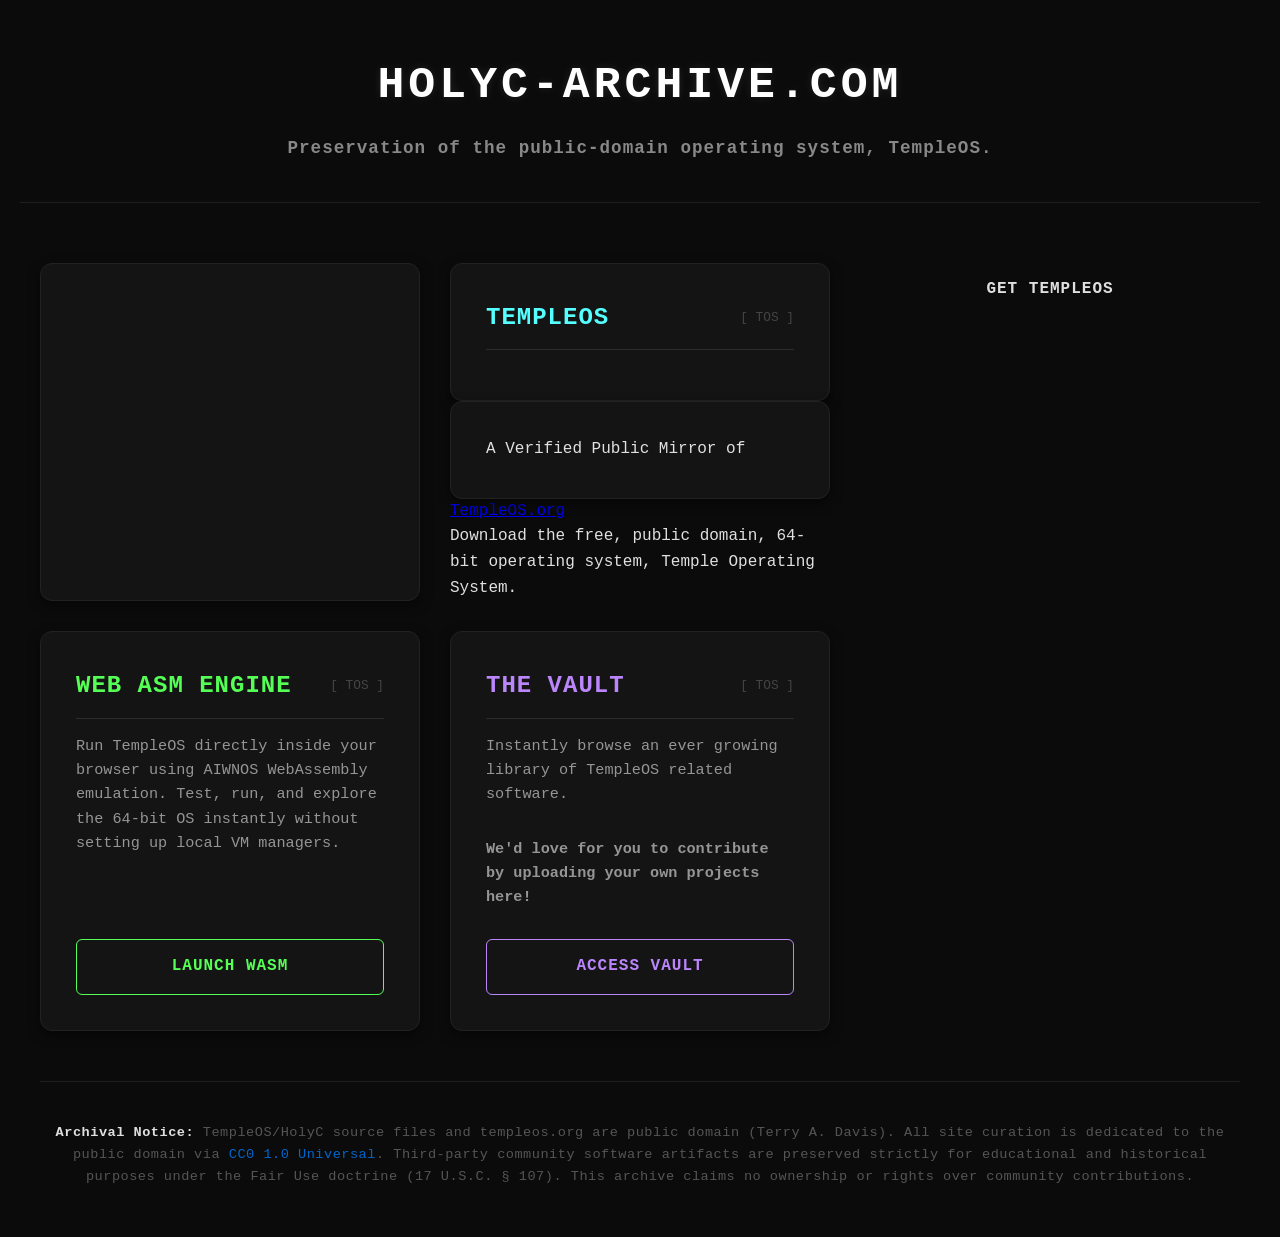
==== index.html @ f100eed6 "Update index.html" ====
<!DOCTYPE html>
<html lang="en">
<head>
    <meta charset="UTF-8">
    <meta name="viewport" content="width=device-width, initial-scale=1.0">
    <link rel="icon" type="image/x-icon" href="favicon.ico">
    <title>HolyC Archive | Home</title>
    <style>
        * {
            box-sizing: border-box;
            margin: 0;
            padding: 0;
        }

        body {
            background-color: #0b0b0b;
            color: #E0E0E0;
            font-family: 'Courier New', Courier, monospace;
            line-height: 1.6;
            padding: 50px 20px;
        }

        header {
            text-align: center;
            margin-bottom: 60px;
            border-bottom: 1px solid #1E1E1E;
            padding-bottom: 40px;
        }

        h1 {
            color: #FFFFFF;
            font-size: 2.8rem;
            letter-spacing: 4px;
            margin-bottom: 12px;
            text-shadow: 0 0 10px rgba(255, 255, 255, 0.1);
        }

        .subtitle {
            color: #888888;
            font-size: 1.1rem;
            font-weight: bold;
            letter-spacing: 1px;
        }

        .portal-grid {
            display: grid;
            grid-template-columns: repeat(3, 1fr);
            gap: 30px;
            max-width: 1200px;
            margin: 0 auto 50px auto;
        }

        .portal-card {
            background-color: #141414;
            border: 1px solid #222222;
            border-radius: 12px;
            padding: 35px;
            display: flex;
            flex-direction: column;
            justify-content: space-between;
            cursor: pointer;
            text-decoration: none;
            color: inherit;
            position: relative;
            transition: transform 0.25s cubic-bezier(0.4, 0, 0.2, 1),
                        border-color 0.25s ease,
                        box-shadow 0.25s ease,
                        background-color 0.25s ease;
            box-shadow: 0 4px 12px rgba(0, 0, 0, 0.5);
        }

        .portal-card h2 {
            font-size: 1.5rem;
            margin-bottom: 15px;
            border-bottom: 1px solid #2D2D2D;
            padding-bottom: 12px;
            text-transform: uppercase;
            letter-spacing: 1px;
            display: flex;
            justify-content: space-between;
            align-items: center;
        }

        .portal-card h2::after {
            content: '[ TOS ]';
            font-size: 0.8rem;
            color: #444444;
            font-weight: normal;
            letter-spacing: 0;
            transition: all 0.25s ease;
        }

        .portal-card p {
            font-size: 0.95rem;
            margin-bottom: 30px;
            color: #959595;
            transition: color 0.25s ease;
        }

        .portal-card:hover p {
            color: #CCCCCC;
        }

        .portal-btn {
            display: block;
            text-align: center;
            background-color: transparent;
            font-weight: bold;
            font-size: 1rem;
            padding: 14px;
            border-radius: 6px;
            text-transform: uppercase;
            letter-spacing: 1px;
            transition: all 0.2s ease-in-out;
            pointer-events: none;
        }

        .cyan-station h2 { color: #55FFFF; }
        .cyan-station .portal-btn { border: 1px solid #55FFFF; color: #55FFFF !important; }

        .cyan-station:hover {
            transform: translateY(-8px);
            background-color: #1a2224;
            border-color: #55FFFF;
            box-shadow: 0 12px 30px rgba(85, 255, 255, 0.12);
        }
        .cyan-station:hover h2::after { color: #55FFFF; text-shadow: 0 0 8px #55FFFF; }
        .cyan-station:hover .portal-btn { background-color: #55FFFF; color: #0b0b0b !important; box-shadow: 0 0 15px rgba(85, 255, 255, 0.3); }

        .green-station h2 { color: #55FF55; }
        .green-station .portal-btn { border: 1px solid #55FF55; color: #55FF55 !important; }

        .green-station:hover {
            transform: translateY(-8px);
            background-color: #16241a;
            border-color: #55FF55;
            box-shadow: 0 12px 30px rgba(85, 255, 85, 0.12);
        }
        .green-station:hover h2::after { color: #55FF55; text-shadow: 0 0 8px #55FF55; }
        .green-station:hover .portal-btn { background-color: #55FF55; color: #0b0b0b !important; box-shadow: 0 0 15px rgba(85, 255, 85, 0.3); }

        .purple-station h2 { color: #BB86FC; }
        .purple-station .portal-btn { border: 1px solid #BB86FC; color: #BB86FC !important; }

        .purple-station:hover {
            transform: translateY(-8px);
            background-color: #1b1624;
            border-color: #BB86FC;
            box-shadow: 0 12px 30px rgba(187, 134, 252, 0.12);
        }
        .purple-station:hover h2::after { color: #BB86FC; text-shadow: 0 0 8px #BB86FC; }
        .purple-station:hover .portal-btn { background-color: #BB86FC; color: #0b0b0b !important; box-shadow: 0 0 15px rgba(187, 134, 252, 0.3); }

        footer {
            max-width: 1200px;
            margin: 0 auto;
            text-align: center;
            border-top: 1px solid #1E1E1E;
            padding-top: 40px;
            font-size: 0.85rem;
            color: #555555;
            letter-spacing: 0.5px;
        }

        footer strong { color: #E0E0E0; }
        footer a { color: #888888; text-decoration: none; transition: color 0.2s ease; }
        footer a:hover { color: #FFFFFF; text-decoration: underline; }

        @media (max-width: 950px) {
            .portal-grid { grid-template-columns: 1fr; gap: 20px; }
            body { padding: 30px 15px; }
            h1 { font-size: 2.2rem; }
        }
    </style>
</head>
<body>

    <header>
        <h1>HOLYC-ARCHIVE.COM</h1>
        <div class="subtitle">Preservation of the public-domain operating system, TempleOS.</div>
    </header>

    <main class="portal-grid">

        <a href="./TempleOS/index.html" class="portal-card cyan-station">
            <div>
                <h2>TempleOS</h2>
                <p>A Verified Public Mirror of <a href="templeos.org">TempleOS.org</a></p><p>Download the free, public domain, 64-bit operating system, Temple Operating System.</p>
            </div>
            <div class="portal-btn">Get TempleOS</div>
        </a>

        <a href="./TempleWASM/index.html" class="portal-card green-station">
            <div>
                <h2>Web ASM Engine</h2>
                <p>Run TempleOS directly inside your browser using AIWNOS WebAssembly emulation. Test, run, and explore the 64-bit OS instantly without setting up local VM managers.</p>
            </div>
            <div class="portal-btn">Launch WASM</div>
        </a>

        <a href="./Vault/index.html" class="portal-card purple-station">
            <div>
                <h2>The Vault</h2>
                <p>Instantly browse an ever growing library of TempleOS related software.</p><p><strong>We'd love for you to contribute by uploading your own projects here!</strong></p>
            </div>
            <div class="portal-btn">Access Vault</div>
        </a>

    </main>

    <footer>
        <p><strong>Archival Notice:</strong> TempleOS/HolyC source files and templeos.org are public domain (Terry A. Davis). All site curation is dedicated to the public domain via <a href="https://creativecommons.org/publicdomain/zero/1.0/legalcode.en" rel="license nofollow" style="color: #0066cc; text-decoration: none;">CC0 1.0 Universal</a>. Third-party community software artifacts are preserved strictly for educational and historical purposes under the Fair Use doctrine (17 U.S.C. § 107). This archive claims no ownership or rights over community contributions.</p>
    </footer>

</body>
</html>
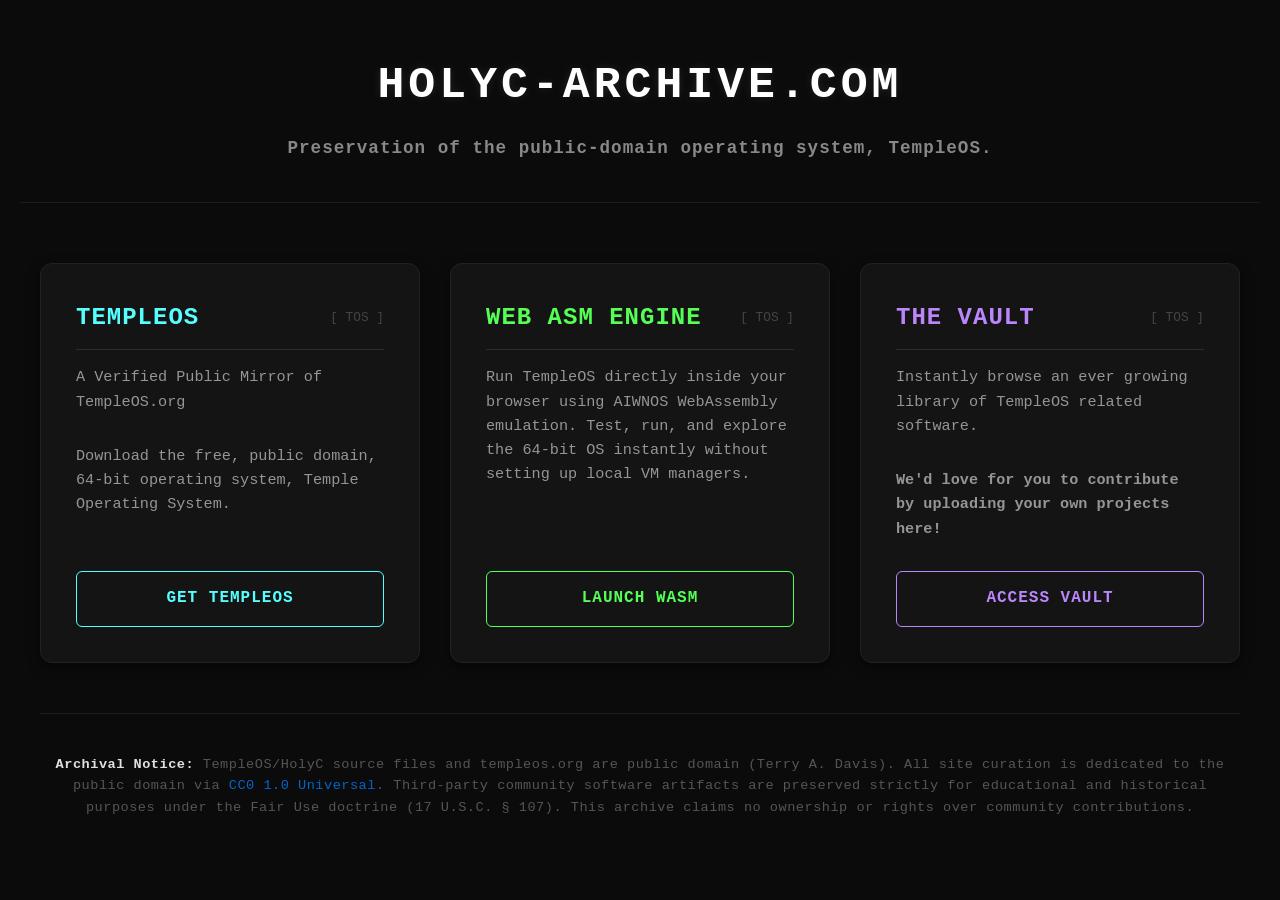
==== commit 49c4dcb3: "Update index.html" ====
--- a/index.html
+++ b/index.html
@@ -185,7 +185,7 @@
         <a href="./TempleOS/index.html" class="portal-card cyan-station">
             <div>
                 <h2>TempleOS</h2>
-                <p>A Verified Public Mirror of <a href="templeos.org">TempleOS.org</a></p><p>Download the free, public domain, 64-bit operating system, Temple Operating System.</p>
+                <p>A Verified Public Mirror of TempleOS.org</p><p>Download the free, public domain, 64-bit operating system, Temple Operating System.</p>
             </div>
             <div class="portal-btn">Get TempleOS</div>
         </a>
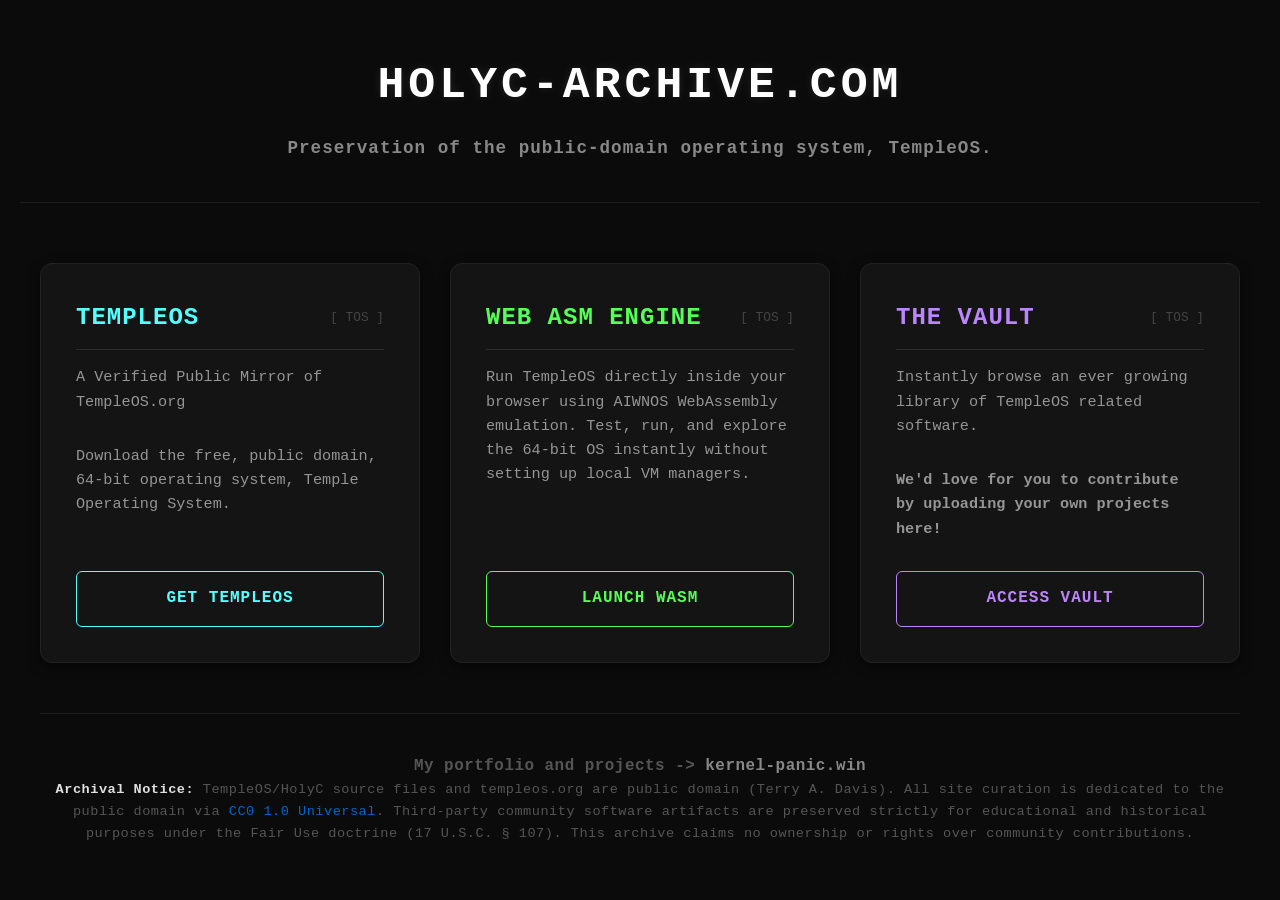
==== commit 4437f50f: "Update index.html" ====
--- a/index.html
+++ b/index.html
@@ -4,6 +4,7 @@
     <meta charset="UTF-8">
     <meta name="viewport" content="width=device-width, initial-scale=1.0">
     <link rel="icon" type="image/x-icon" href="favicon.ico">
+    <meta name="description" content="Preservation of the public-domain operating system, TempleOS.">
     <title>HolyC Archive | Home</title>
     <style>
         * {
@@ -209,6 +210,7 @@
     </main>
 
     <footer>
+        <h3>My portfolio and projects -> <a href="https://kernel-panic.win/">kernel-panic.win</a></h3>
         <p><strong>Archival Notice:</strong> TempleOS/HolyC source files and templeos.org are public domain (Terry A. Davis). All site curation is dedicated to the public domain via <a href="https://creativecommons.org/publicdomain/zero/1.0/legalcode.en" rel="license nofollow" style="color: #0066cc; text-decoration: none;">CC0 1.0 Universal</a>. Third-party community software artifacts are preserved strictly for educational and historical purposes under the Fair Use doctrine (17 U.S.C. § 107). This archive claims no ownership or rights over community contributions.</p>
     </footer>
 
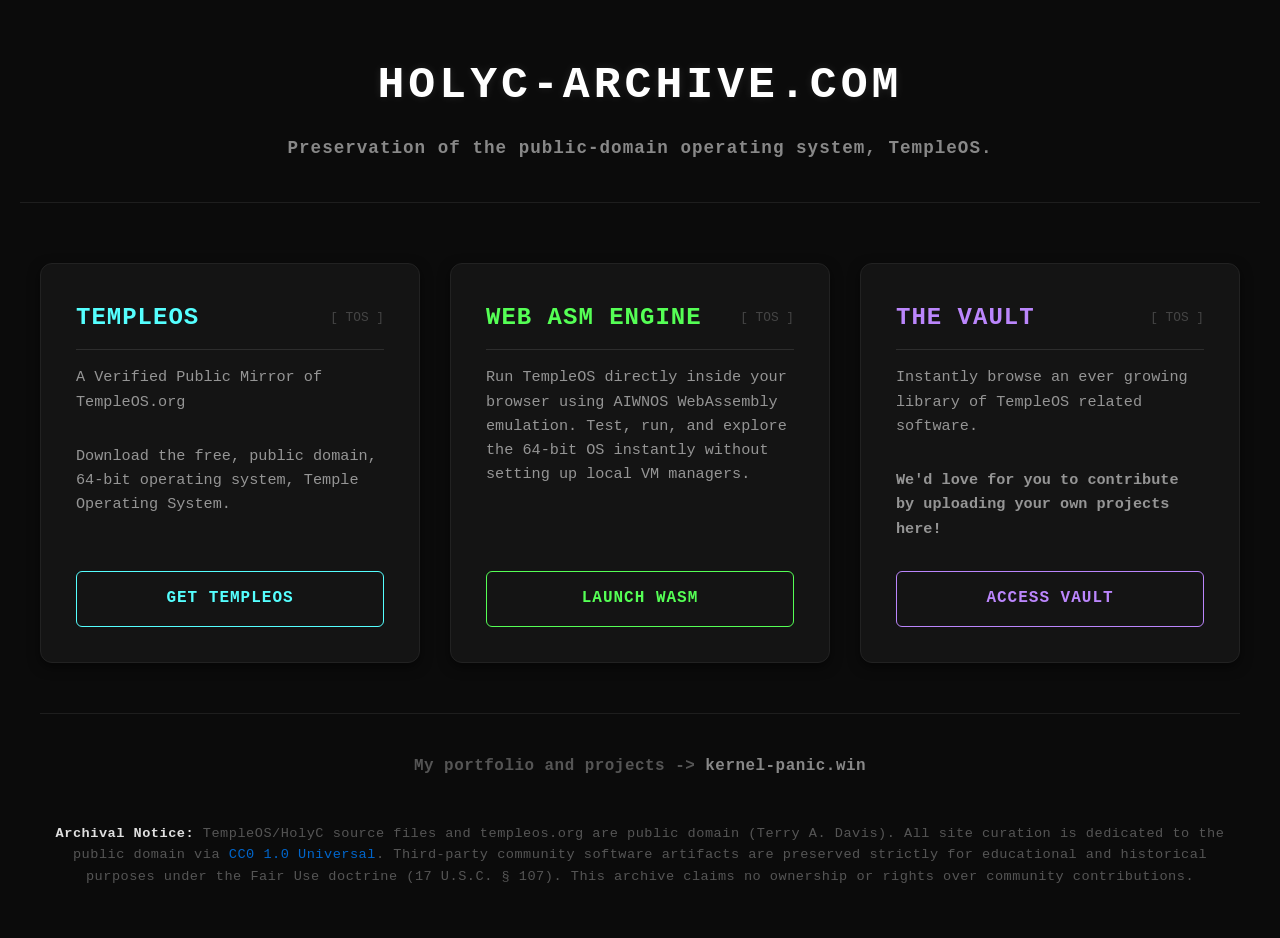
==== commit e38819c9: "Update index.html" ====
--- a/index.html
+++ b/index.html
@@ -210,7 +210,7 @@
     </main>
 
     <footer>
-        <h3>My portfolio and projects -> <a href="https://kernel-panic.win/">kernel-panic.win</a></h3>
+        <h3>My portfolio and projects -> <a href="https://kernel-panic.win/">kernel-panic.win</a></h3><br><br>
         <p><strong>Archival Notice:</strong> TempleOS/HolyC source files and templeos.org are public domain (Terry A. Davis). All site curation is dedicated to the public domain via <a href="https://creativecommons.org/publicdomain/zero/1.0/legalcode.en" rel="license nofollow" style="color: #0066cc; text-decoration: none;">CC0 1.0 Universal</a>. Third-party community software artifacts are preserved strictly for educational and historical purposes under the Fair Use doctrine (17 U.S.C. § 107). This archive claims no ownership or rights over community contributions.</p>
     </footer>
 
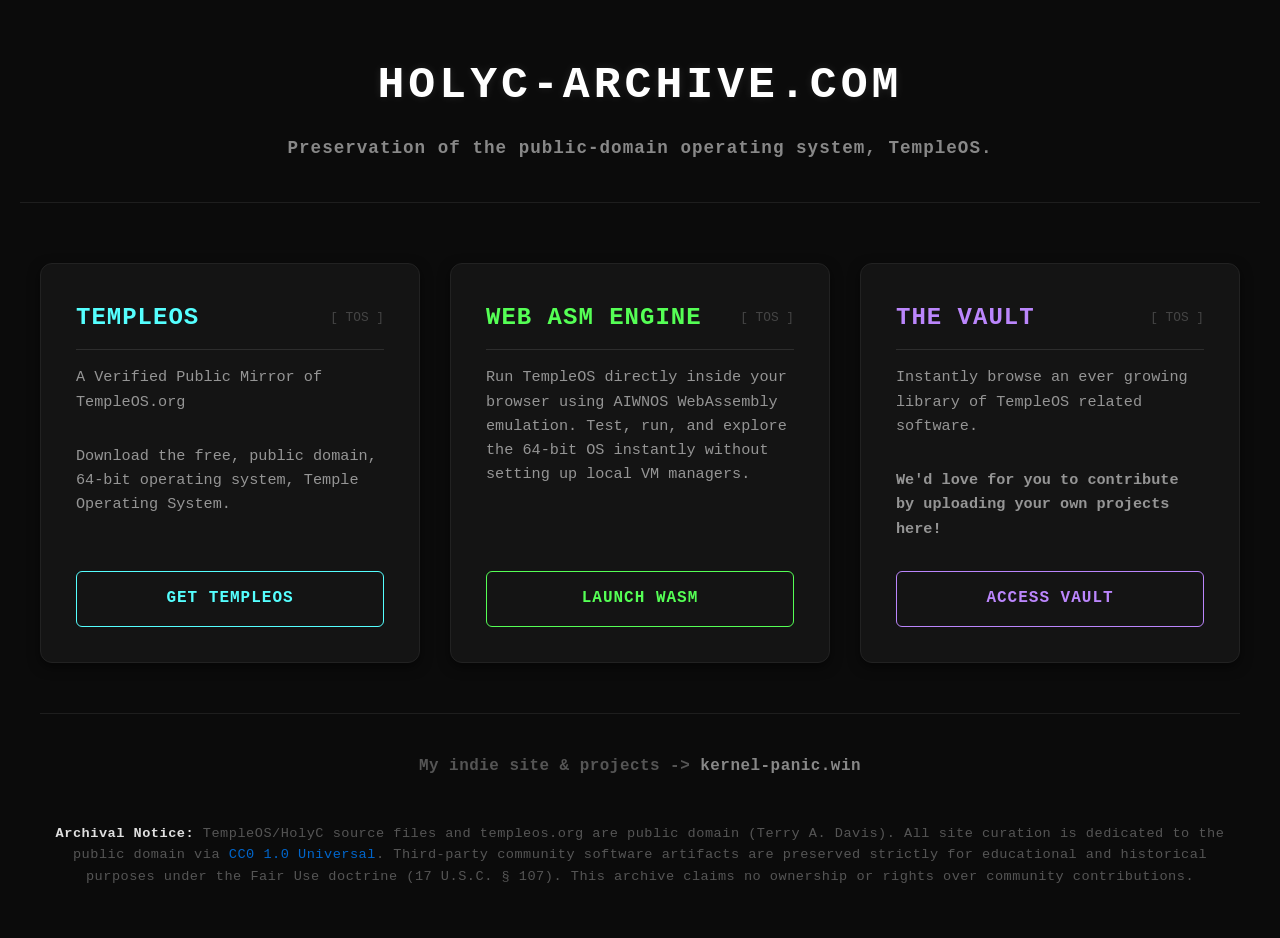
==== commit f60f1ff4: "Update index.html" ====
--- a/index.html
+++ b/index.html
@@ -210,7 +210,7 @@
     </main>
 
     <footer>
-        <h3>My portfolio and projects -> <a href="https://kernel-panic.win/">kernel-panic.win</a></h3><br><br>
+        <h3>My indie site & projects -> <a href="https://kernel-panic.win/">kernel-panic.win</a></h3><br><br>
         <p><strong>Archival Notice:</strong> TempleOS/HolyC source files and templeos.org are public domain (Terry A. Davis). All site curation is dedicated to the public domain via <a href="https://creativecommons.org/publicdomain/zero/1.0/legalcode.en" rel="license nofollow" style="color: #0066cc; text-decoration: none;">CC0 1.0 Universal</a>. Third-party community software artifacts are preserved strictly for educational and historical purposes under the Fair Use doctrine (17 U.S.C. § 107). This archive claims no ownership or rights over community contributions.</p>
     </footer>
 
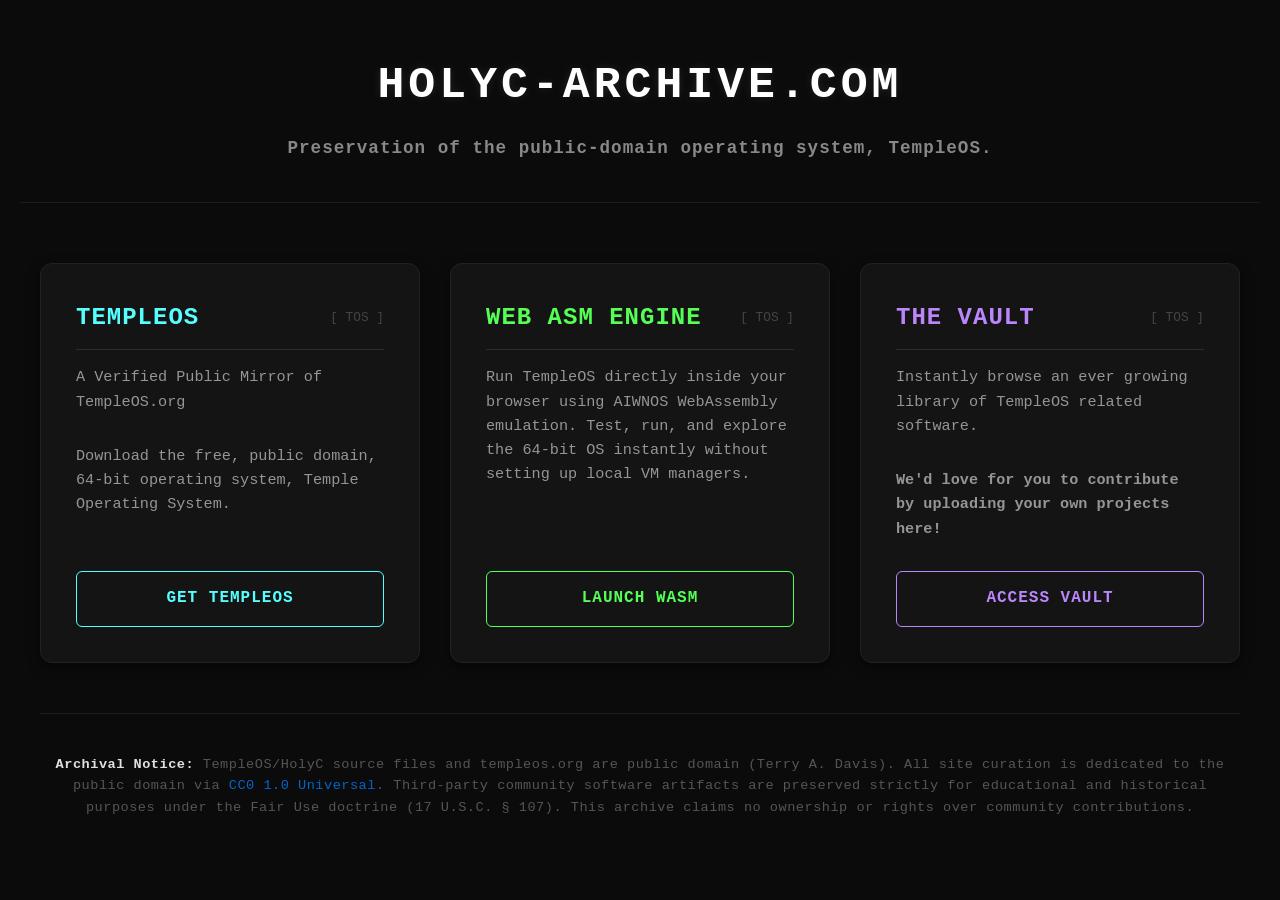
==== commit 3f5a768b: "Update index.html" ====
--- a/index.html
+++ b/index.html
@@ -210,7 +210,6 @@
     </main>
 
     <footer>
-        <h3>My indie site & projects -> <a href="https://kernel-panic.win/">kernel-panic.win</a></h3><br><br>
         <p><strong>Archival Notice:</strong> TempleOS/HolyC source files and templeos.org are public domain (Terry A. Davis). All site curation is dedicated to the public domain via <a href="https://creativecommons.org/publicdomain/zero/1.0/legalcode.en" rel="license nofollow" style="color: #0066cc; text-decoration: none;">CC0 1.0 Universal</a>. Third-party community software artifacts are preserved strictly for educational and historical purposes under the Fair Use doctrine (17 U.S.C. § 107). This archive claims no ownership or rights over community contributions.</p>
     </footer>
 
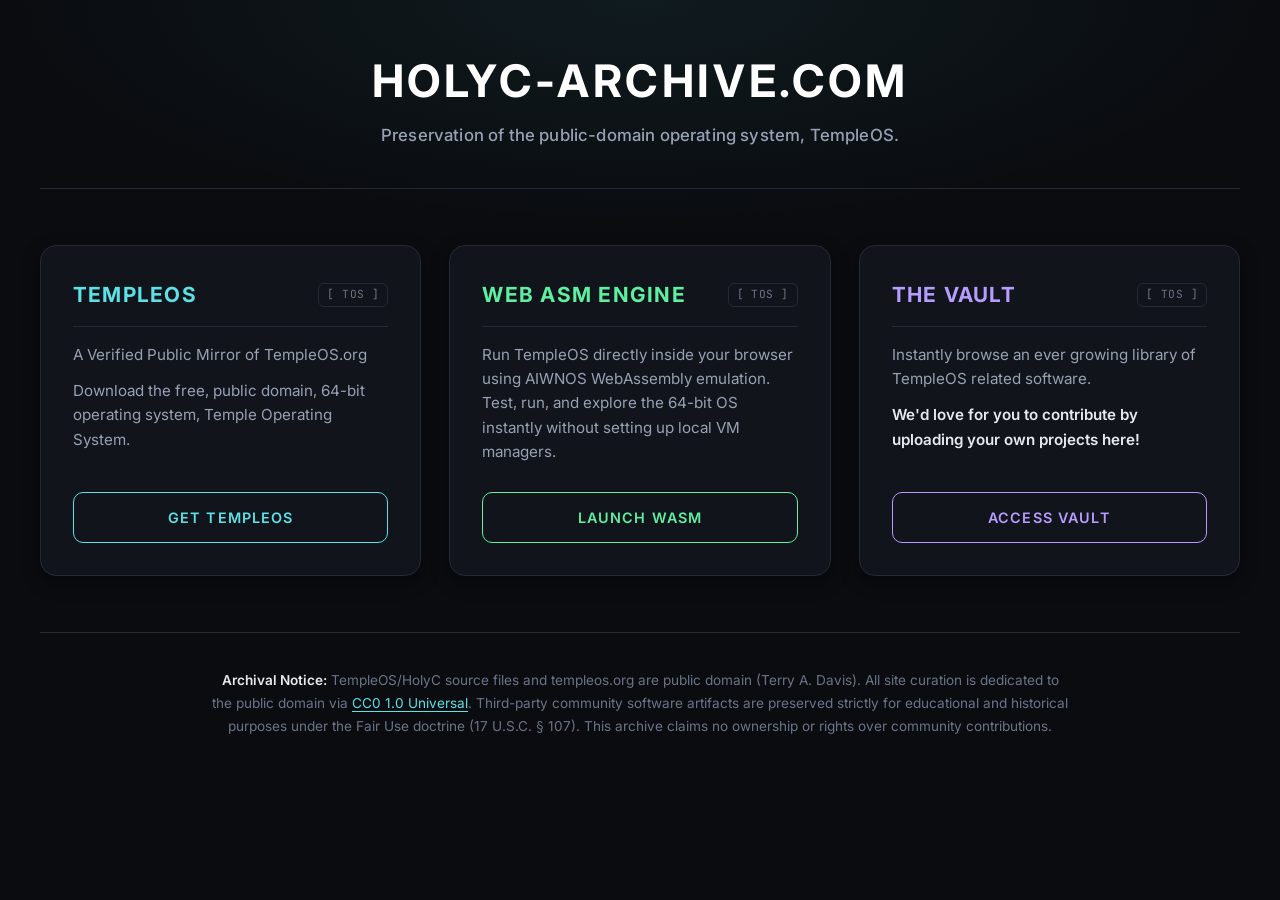
==== commit a43dbeee: "Update index.html" ====
--- a/index.html
+++ b/index.html
@@ -7,55 +7,76 @@
     <meta name="description" content="Preservation of the public-domain operating system, TempleOS.">
     <title>HolyC Archive | Home</title>
     <style>
+        @import url('https://fonts.googleapis.com/css2?family=Inter:wght@400;500;600;700&family=JetBrains+Mono:wght@400;600&display=swap');
+
+        :root {
+            --bg: #0a0c10;
+            --panel: #11141b;
+            --line: #232937;
+            --text: #e6e9f0;
+            --mute: #98a1b3;
+            --dim: #6b7487;
+            --acc: #5ce1e6;
+            --mono: 'JetBrains Mono', ui-monospace, 'Courier New', monospace;
+            color-scheme: dark;
+        }
+
         * {
             box-sizing: border-box;
             margin: 0;
             padding: 0;
         }
 
+        ::selection { background: rgba(92, 225, 230, 0.3); color: #fff; }
+
         body {
-            background-color: #0b0b0b;
-            color: #E0E0E0;
-            font-family: 'Courier New', Courier, monospace;
+            background-color: var(--bg);
+            background-image: radial-gradient(900px 320px at 50% 0, rgba(92, 225, 230, 0.07), transparent 70%);
+            background-repeat: no-repeat;
+            color: var(--text);
+            font-family: 'Inter', system-ui, -apple-system, 'Segoe UI', sans-serif;
             line-height: 1.6;
-            padding: 50px 20px;
+            padding: 56px 20px 48px;
+            -webkit-font-smoothing: antialiased;
         }
 
         header {
             text-align: center;
-            margin-bottom: 60px;
-            border-bottom: 1px solid #1E1E1E;
+            margin: 0 auto 56px;
+            max-width: 1200px;
+            border-bottom: 1px solid var(--line);
             padding-bottom: 40px;
         }
 
         h1 {
             color: #FFFFFF;
-            font-size: 2.8rem;
-            letter-spacing: 4px;
-            margin-bottom: 12px;
-            text-shadow: 0 0 10px rgba(255, 255, 255, 0.1);
+            font-size: clamp(1.9rem, 5vw, 2.8rem);
+            font-weight: 700;
+            letter-spacing: 0.08em;
+            line-height: 1.15;
+            margin-bottom: 14px;
         }
 
         .subtitle {
-            color: #888888;
-            font-size: 1.1rem;
-            font-weight: bold;
-            letter-spacing: 1px;
+            color: var(--mute);
+            font-size: 1.05rem;
+            font-weight: 500;
+            letter-spacing: 0.01em;
         }
 
         .portal-grid {
             display: grid;
             grid-template-columns: repeat(3, 1fr);
-            gap: 30px;
+            gap: 28px;
             max-width: 1200px;
-            margin: 0 auto 50px auto;
+            margin: 0 auto 56px auto;
         }
 
         .portal-card {
-            background-color: #141414;
-            border: 1px solid #222222;
-            border-radius: 12px;
-            padding: 35px;
+            background-color: var(--panel);
+            border: 1px solid var(--line);
+            border-radius: 16px;
+            padding: 32px;
             display: flex;
             flex-direction: column;
             justify-content: space-between;
@@ -67,110 +88,136 @@
                         border-color 0.25s ease,
                         box-shadow 0.25s ease,
                         background-color 0.25s ease;
-            box-shadow: 0 4px 12px rgba(0, 0, 0, 0.5);
+            box-shadow: 0 6px 18px rgba(0, 0, 0, 0.4);
+        }
+
+        .portal-card:focus-visible {
+            outline: 2px solid var(--c);
+            outline-offset: 3px;
         }
 
         .portal-card h2 {
-            font-size: 1.5rem;
-            margin-bottom: 15px;
-            border-bottom: 1px solid #2D2D2D;
-            padding-bottom: 12px;
+            color: var(--c);
+            font-size: 1.3rem;
+            font-weight: 700;
+            margin-bottom: 16px;
+            border-bottom: 1px solid var(--line);
+            padding-bottom: 14px;
             text-transform: uppercase;
-            letter-spacing: 1px;
+            letter-spacing: 0.06em;
             display: flex;
             justify-content: space-between;
             align-items: center;
+            gap: 12px;
         }
 
         .portal-card h2::after {
             content: '[ TOS ]';
-            font-size: 0.8rem;
-            color: #444444;
-            font-weight: normal;
-            letter-spacing: 0;
+            font-family: var(--mono);
+            font-size: 0.7rem;
+            color: var(--dim);
+            font-weight: 400;
+            letter-spacing: 0.04em;
+            padding: 2px 8px;
+            border: 1px solid var(--line);
+            border-radius: 6px;
+            white-space: nowrap;
             transition: all 0.25s ease;
         }
 
         .portal-card p {
             font-size: 0.95rem;
-            margin-bottom: 30px;
-            color: #959595;
+            margin-bottom: 12px;
+            color: var(--mute);
             transition: color 0.25s ease;
         }
 
+        .portal-card p:last-child {
+            margin-bottom: 28px;
+        }
+
+        .portal-card p strong {
+            color: var(--text);
+            font-weight: 600;
+        }
+
         .portal-card:hover p {
-            color: #CCCCCC;
+            color: #d0d5e0;
         }
 
         .portal-btn {
             display: block;
             text-align: center;
             background-color: transparent;
-            font-weight: bold;
-            font-size: 1rem;
-            padding: 14px;
-            border-radius: 6px;
+            border: 1px solid var(--c);
+            color: var(--c);
+            font-weight: 600;
+            font-size: 0.9rem;
+            padding: 13px;
+            border-radius: 10px;
             text-transform: uppercase;
-            letter-spacing: 1px;
+            letter-spacing: 0.08em;
             transition: all 0.2s ease-in-out;
             pointer-events: none;
         }
 
-        .cyan-station h2 { color: #55FFFF; }
-        .cyan-station .portal-btn { border: 1px solid #55FFFF; color: #55FFFF !important; }
-
-        .cyan-station:hover {
-            transform: translateY(-8px);
-            background-color: #1a2224;
-            border-color: #55FFFF;
-            box-shadow: 0 12px 30px rgba(85, 255, 255, 0.12);
-        }
-        .cyan-station:hover h2::after { color: #55FFFF; text-shadow: 0 0 8px #55FFFF; }
-        .cyan-station:hover .portal-btn { background-color: #55FFFF; color: #0b0b0b !important; box-shadow: 0 0 15px rgba(85, 255, 255, 0.3); }
-
-        .green-station h2 { color: #55FF55; }
-        .green-station .portal-btn { border: 1px solid #55FF55; color: #55FF55 !important; }
-
-        .green-station:hover {
-            transform: translateY(-8px);
-            background-color: #16241a;
-            border-color: #55FF55;
-            box-shadow: 0 12px 30px rgba(85, 255, 85, 0.12);
-        }
-        .green-station:hover h2::after { color: #55FF55; text-shadow: 0 0 8px #55FF55; }
-        .green-station:hover .portal-btn { background-color: #55FF55; color: #0b0b0b !important; box-shadow: 0 0 15px rgba(85, 255, 85, 0.3); }
-
-        .purple-station h2 { color: #BB86FC; }
-        .purple-station .portal-btn { border: 1px solid #BB86FC; color: #BB86FC !important; }
-
-        .purple-station:hover {
-            transform: translateY(-8px);
-            background-color: #1b1624;
-            border-color: #BB86FC;
-            box-shadow: 0 12px 30px rgba(187, 134, 252, 0.12);
-        }
-        .purple-station:hover h2::after { color: #BB86FC; text-shadow: 0 0 8px #BB86FC; }
-        .purple-station:hover .portal-btn { background-color: #BB86FC; color: #0b0b0b !important; box-shadow: 0 0 15px rgba(187, 134, 252, 0.3); }
+        .portal-card:hover,
+        .portal-card:focus-visible {
+            transform: translateY(-6px);
+            background-color: var(--c-bg);
+            border-color: var(--c);
+            box-shadow: 0 16px 36px rgba(var(--c-rgb), 0.14);
+        }
+
+        .portal-card:hover h2::after,
+        .portal-card:focus-visible h2::after {
+            color: var(--c);
+            border-color: rgba(var(--c-rgb), 0.45);
+        }
+
+        .portal-card:hover .portal-btn,
+        .portal-card:focus-visible .portal-btn {
+            background-color: var(--c);
+            color: #06121a;
+            box-shadow: 0 0 18px rgba(var(--c-rgb), 0.3);
+        }
+
+        .cyan-station   { --c: #5ce1e6; --c-rgb: 92, 225, 230;  --c-bg: #121c24; }
+        .green-station  { --c: #5ef0a0; --c-rgb: 94, 240, 160;  --c-bg: #12201a; }
+        .purple-station { --c: #b79cff; --c-rgb: 183, 156, 255; --c-bg: #17152a; }
 
         footer {
             max-width: 1200px;
             margin: 0 auto;
             text-align: center;
-            border-top: 1px solid #1E1E1E;
-            padding-top: 40px;
+            border-top: 1px solid var(--line);
+            padding-top: 36px;
             font-size: 0.85rem;
-            color: #555555;
-            letter-spacing: 0.5px;
-        }
-
-        footer strong { color: #E0E0E0; }
-        footer a { color: #888888; text-decoration: none; transition: color 0.2s ease; }
+            line-height: 1.7;
+            color: var(--dim);
+        }
+
+        footer p {
+            max-width: 860px;
+            margin: 0 auto;
+        }
+
+        footer strong { color: var(--text); font-weight: 600; }
+        footer a { color: var(--mute); text-decoration: none; transition: color 0.2s ease; }
         footer a:hover { color: #FFFFFF; text-decoration: underline; }
+        /* the CC0 link carries an inline dark-blue colour that is hard to read on dark; override it here */
+        footer a[rel~="license"] { color: var(--acc) !important; text-decoration: underline !important; text-underline-offset: 3px; }
 
         @media (max-width: 950px) {
             .portal-grid { grid-template-columns: 1fr; gap: 20px; }
-            body { padding: 30px 15px; }
-            h1 { font-size: 2.2rem; }
+            body { padding: 32px 15px; }
+            header { margin-bottom: 36px; padding-bottom: 30px; }
+            .portal-card { padding: 26px; }
+        }
+
+        @media (prefers-reduced-motion: reduce) {
+            * { transition: none !important; }
+            .portal-card:hover, .portal-card:focus-visible { transform: none; }
         }
     </style>
 </head>
